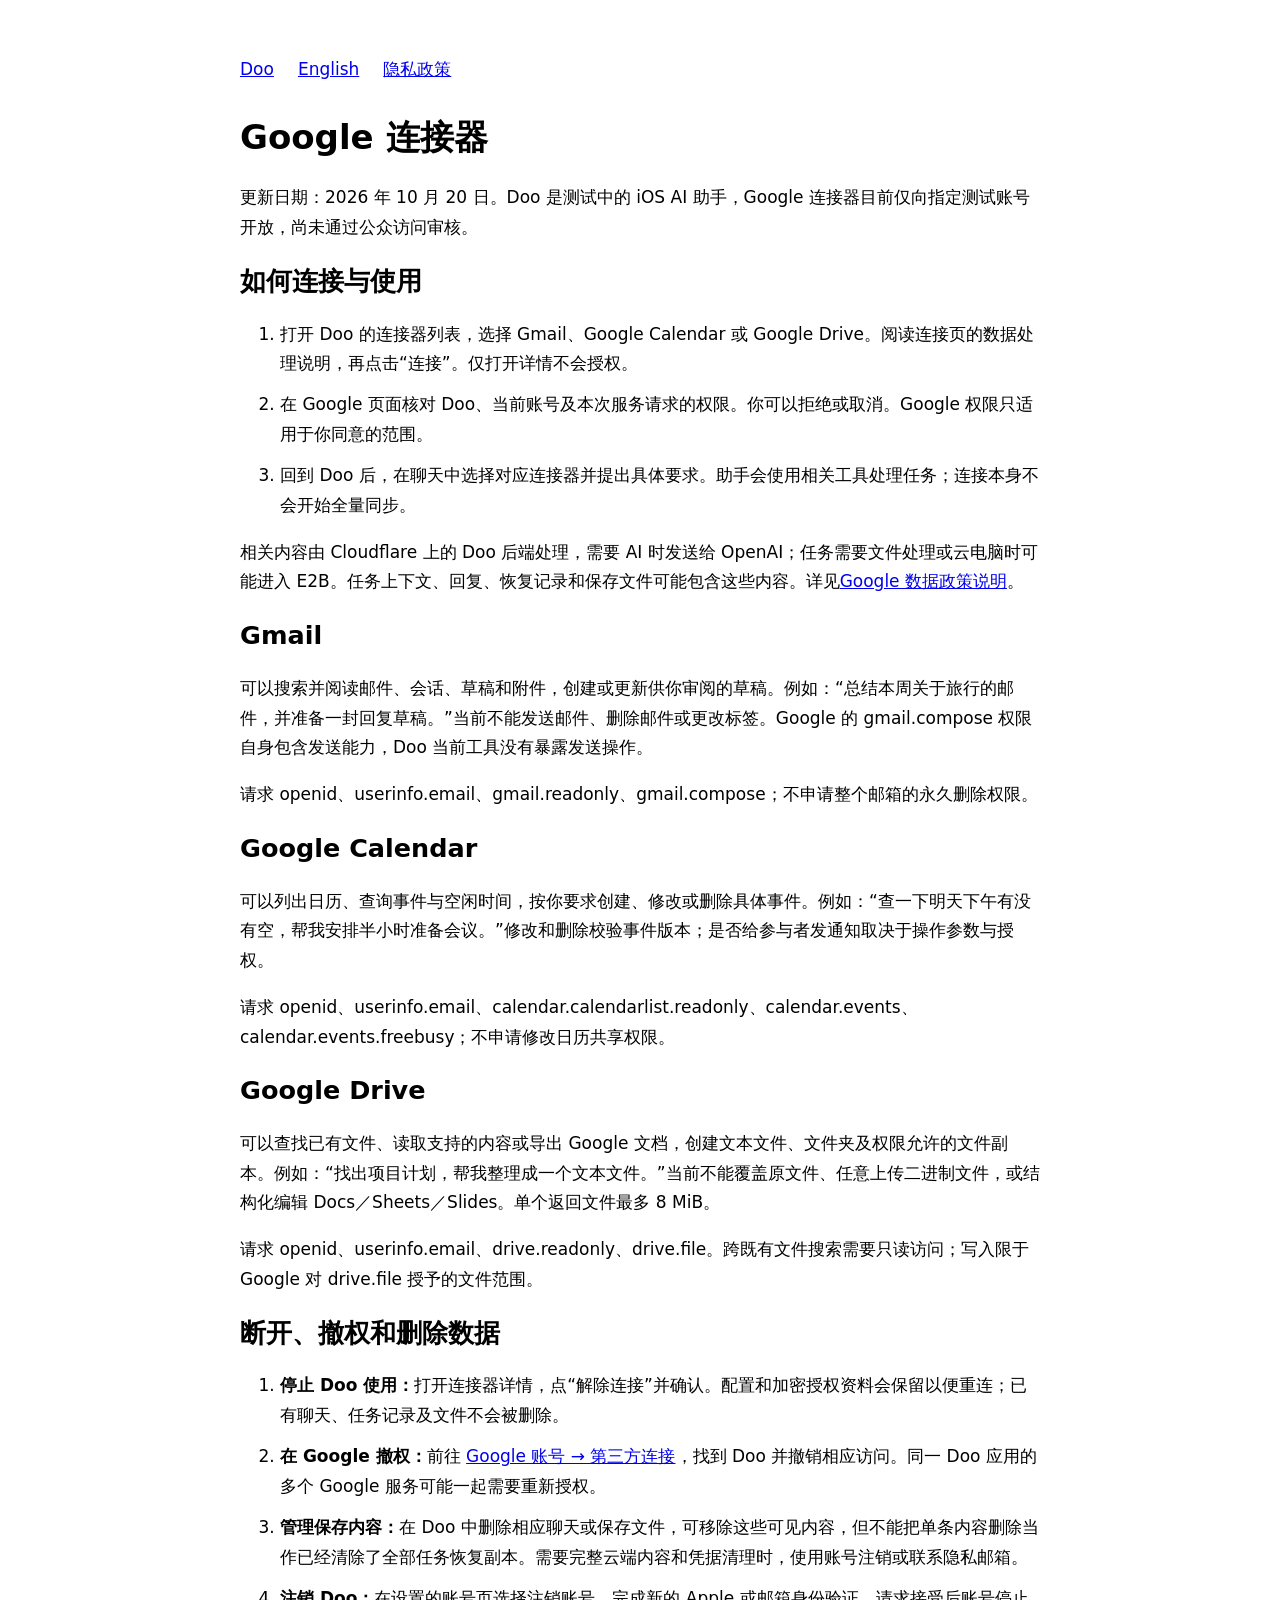
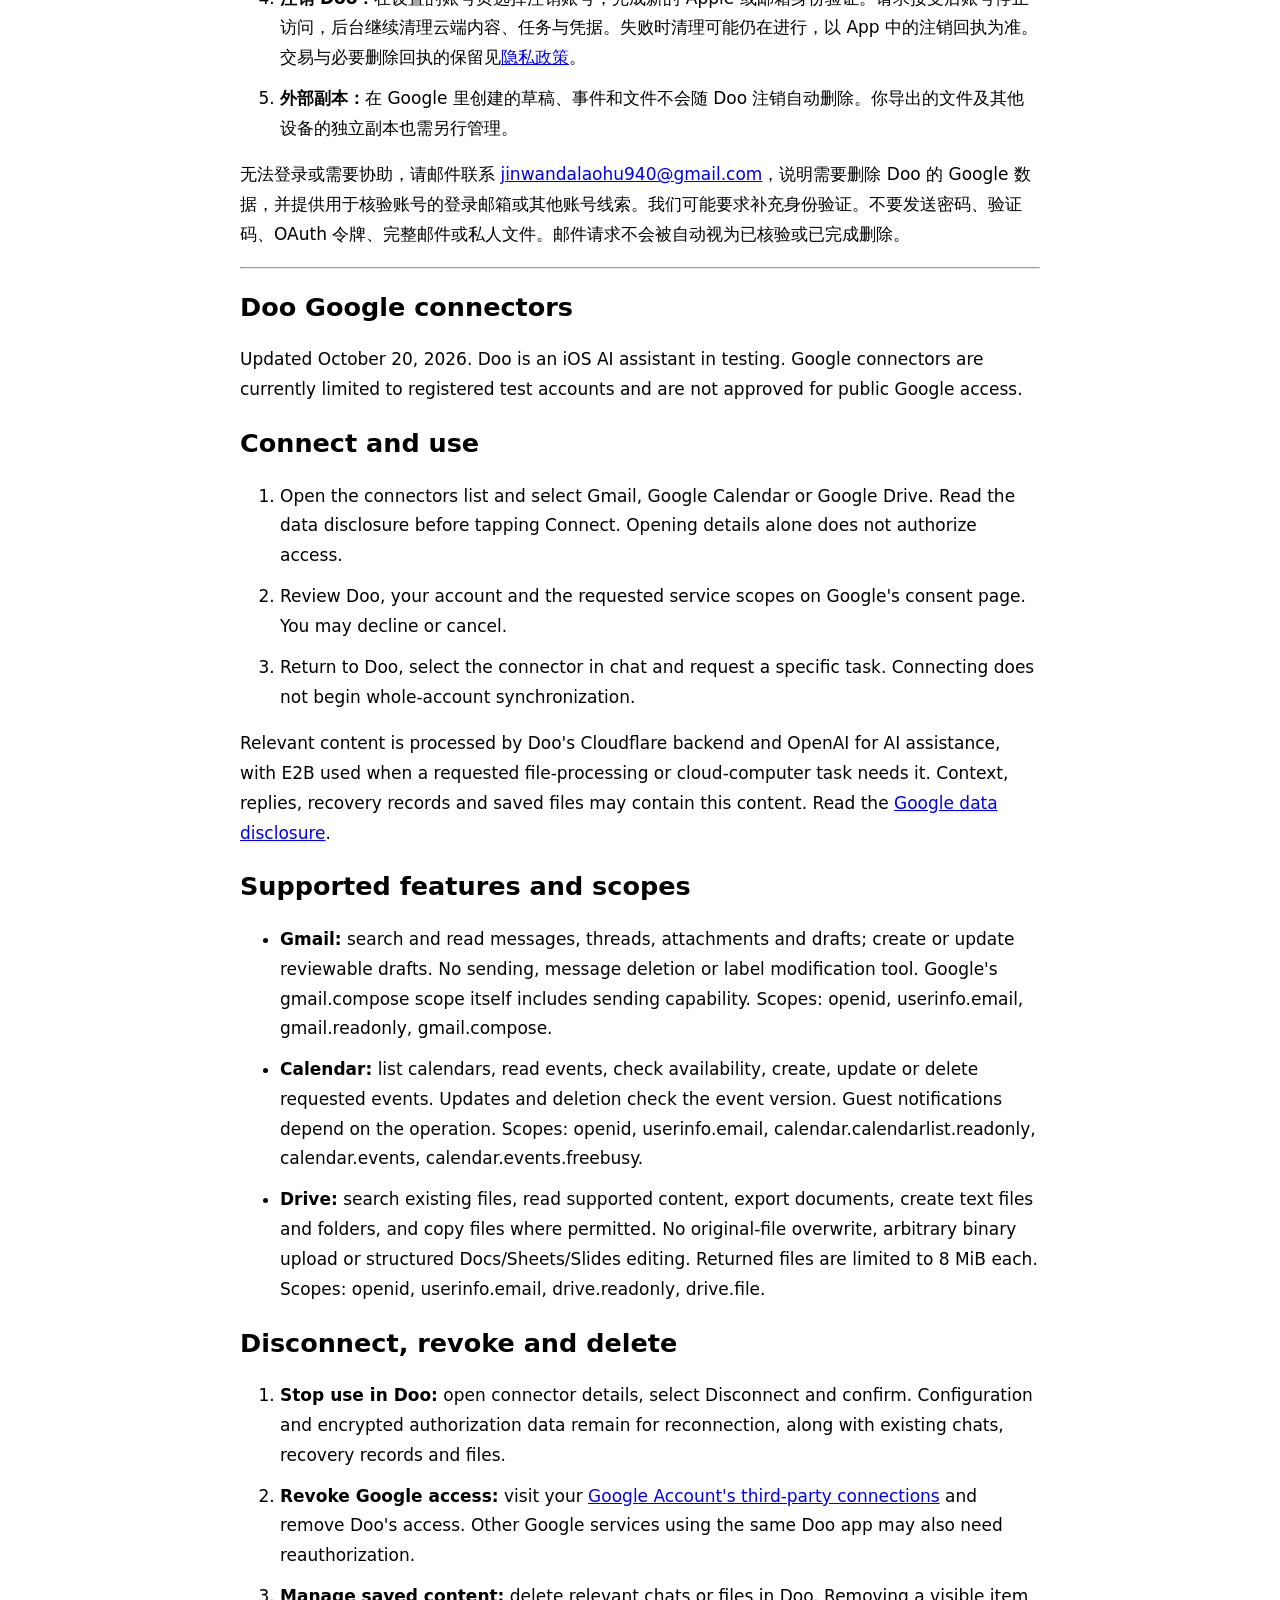
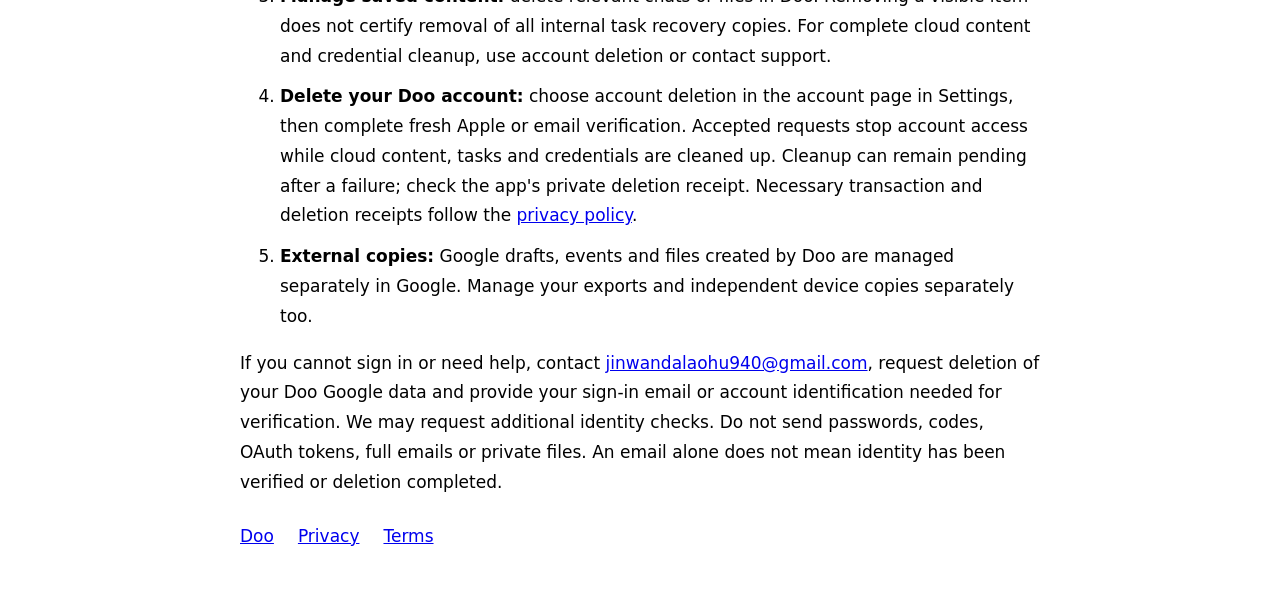
==== docs/help/google-connectors.html @ 566f6e46 "Document Google connector features, revocation and data deletion This file provides information on c" ====
<!doctype html>
<html lang="zh-CN"><head><meta charset="utf-8"><meta name="viewport" content="width=device-width,initial-scale=1"><meta name="color-scheme" content="light dark"><title>Doo Google 连接器 / Google connectors</title>
<link rel="icon" href="../logo.svg" type="image/svg+xml"><link rel="canonical" href="https://heydoo.si/help/google-connectors.html">
<style>body{font:17px/1.75 system-ui,sans-serif;max-width:50rem;margin:3rem auto;padding:0 1.25rem;color:CanvasText;background:Canvas;overflow-wrap:anywhere}h1,h2,h3{line-height:1.35}a{color:LinkText}li+li{margin-top:.7rem}section{scroll-margin-top:2rem}nav{display:flex;flex-wrap:wrap;gap:.5rem 1.5rem}nav a{display:inline-flex;align-items:center;min-height:44px}@media(max-width:560px){body{margin:1.5rem auto;font-size:16px}}</style></head>
<body><main><nav aria-label="页面导航"><a href="../">Doo</a><a href="#english">English</a><a href="../legal/privacy.html#google">隐私政策</a></nav>
<h1>Google 连接器</h1><p>更新日期：2026 年 10 月 20 日。Doo 是测试中的 iOS AI 助手，Google 连接器目前仅向指定测试账号开放，尚未通过公众访问审核。</p>
<section id="connect"><h2>如何连接与使用</h2><ol>
<li>打开 Doo 的连接器列表，选择 Gmail、Google Calendar 或 Google Drive。阅读连接页的数据处理说明，再点击“连接”。仅打开详情不会授权。</li>
<li>在 Google 页面核对 Doo、当前账号及本次服务请求的权限。你可以拒绝或取消。Google 权限只适用于你同意的范围。</li>
<li>回到 Doo 后，在聊天中选择对应连接器并提出具体要求。助手会使用相关工具处理任务；连接本身不会开始全量同步。</li></ol>
<p>相关内容由 Cloudflare 上的 Doo 后端处理，需要 AI 时发送给 OpenAI；任务需要文件处理或云电脑时可能进入 E2B。任务上下文、回复、恢复记录和保存文件可能包含这些内容。详见<a href="../legal/privacy.html#google">Google 数据政策说明</a>。</p></section>
<section id="gmail"><h2>Gmail</h2><p>可以搜索并阅读邮件、会话、草稿和附件，创建或更新供你审阅的草稿。例如：“总结本周关于旅行的邮件，并准备一封回复草稿。”当前不能发送邮件、删除邮件或更改标签。Google 的 gmail.compose 权限自身包含发送能力，Doo 当前工具没有暴露发送操作。</p><p>请求 openid、userinfo.email、gmail.readonly、gmail.compose；不申请整个邮箱的永久删除权限。</p></section>
<section id="calendar"><h2>Google Calendar</h2><p>可以列出日历、查询事件与空闲时间，按你要求创建、修改或删除具体事件。例如：“查一下明天下午有没有空，帮我安排半小时准备会议。”修改和删除校验事件版本；是否给参与者发通知取决于操作参数与授权。</p><p>请求 openid、userinfo.email、calendar.calendarlist.readonly、calendar.events、calendar.events.freebusy；不申请修改日历共享权限。</p></section>
<section id="drive"><h2>Google Drive</h2><p>可以查找已有文件、读取支持的内容或导出 Google 文档，创建文本文件、文件夹及权限允许的文件副本。例如：“找出项目计划，帮我整理成一个文本文件。”当前不能覆盖原文件、任意上传二进制文件，或结构化编辑 Docs／Sheets／Slides。单个返回文件最多 8 MiB。</p><p>请求 openid、userinfo.email、drive.readonly、drive.file。跨既有文件搜索需要只读访问；写入限于 Google 对 drive.file 授予的文件范围。</p></section>
<section id="delete"><h2>断开、撤权和删除数据</h2><ol>
<li><strong>停止 Doo 使用：</strong>打开连接器详情，点“解除连接”并确认。配置和加密授权资料会保留以便重连；已有聊天、任务记录及文件不会被删除。</li>
<li><strong>在 Google 撤权：</strong>前往 <a href="https://myaccount.google.com/connections">Google 账号 → 第三方连接</a>，找到 Doo 并撤销相应访问。同一 Doo 应用的多个 Google 服务可能一起需要重新授权。</li>
<li><strong>管理保存内容：</strong>在 Doo 中删除相应聊天或保存文件，可移除这些可见内容，但不能把单条内容删除当作已经清除了全部任务恢复副本。需要完整云端内容和凭据清理时，使用账号注销或联系隐私邮箱。</li>
<li><strong>注销 Doo：</strong>在设置的账号页选择注销账号，完成新的 Apple 或邮箱身份验证。请求接受后账号停止访问，后台继续清理云端内容、任务与凭据。失败时清理可能仍在进行，以 App 中的注销回执为准。交易与必要删除回执的保留见<a href="../legal/privacy.html">隐私政策</a>。</li>
<li><strong>外部副本：</strong>在 Google 里创建的草稿、事件和文件不会随 Doo 注销自动删除。你导出的文件及其他设备的独立副本也需另行管理。</li></ol>
<p>无法登录或需要协助，请邮件联系 <a href="mailto:jinwandalaohu940@gmail.com?subject=Doo%20Google%20data%20deletion">jinwandalaohu940@gmail.com</a>，说明需要删除 Doo 的 Google 数据，并提供用于核验账号的登录邮箱或其他账号线索。我们可能要求补充身份验证。不要发送密码、验证码、OAuth 令牌、完整邮件或私人文件。邮件请求不会被自动视为已核验或已完成删除。</p></section>
<hr><section id="english" lang="en"><h1>Doo Google connectors</h1><p>Updated October 20, 2026. Doo is an iOS AI assistant in testing. Google connectors are currently limited to registered test accounts and are not approved for public Google access.</p>
<h2>Connect and use</h2><ol><li>Open the connectors list and select Gmail, Google Calendar or Google Drive. Read the data disclosure before tapping Connect. Opening details alone does not authorize access.</li><li>Review Doo, your account and the requested service scopes on Google's consent page. You may decline or cancel.</li><li>Return to Doo, select the connector in chat and request a specific task. Connecting does not begin whole-account synchronization.</li></ol>
<p>Relevant content is processed by Doo's Cloudflare backend and OpenAI for AI assistance, with E2B used when a requested file-processing or cloud-computer task needs it. Context, replies, recovery records and saved files may contain this content. Read the <a href="../legal/privacy.html#google-en">Google data disclosure</a>.</p>
<h2>Supported features and scopes</h2><ul>
<li><strong>Gmail:</strong> search and read messages, threads, attachments and drafts; create or update reviewable drafts. No sending, message deletion or label modification tool. Google's gmail.compose scope itself includes sending capability. Scopes: openid, userinfo.email, gmail.readonly, gmail.compose.</li>
<li><strong>Calendar:</strong> list calendars, read events, check availability, create, update or delete requested events. Updates and deletion check the event version. Guest notifications depend on the operation. Scopes: openid, userinfo.email, calendar.calendarlist.readonly, calendar.events, calendar.events.freebusy.</li>
<li><strong>Drive:</strong> search existing files, read supported content, export documents, create text files and folders, and copy files where permitted. No original-file overwrite, arbitrary binary upload or structured Docs/Sheets/Slides editing. Returned files are limited to 8 MiB each. Scopes: openid, userinfo.email, drive.readonly, drive.file.</li></ul>
<section id="delete-en"><h2>Disconnect, revoke and delete</h2><ol>
<li><strong>Stop use in Doo:</strong> open connector details, select Disconnect and confirm. Configuration and encrypted authorization data remain for reconnection, along with existing chats, recovery records and files.</li>
<li><strong>Revoke Google access:</strong> visit your <a href="https://myaccount.google.com/connections">Google Account's third-party connections</a> and remove Doo's access. Other Google services using the same Doo app may also need reauthorization.</li>
<li><strong>Manage saved content:</strong> delete relevant chats or files in Doo. Removing a visible item does not certify removal of all internal task recovery copies. For complete cloud content and credential cleanup, use account deletion or contact support.</li>
<li><strong>Delete your Doo account:</strong> choose account deletion in the account page in Settings, then complete fresh Apple or email verification. Accepted requests stop account access while cloud content, tasks and credentials are cleaned up. Cleanup can remain pending after a failure; check the app's private deletion receipt. Necessary transaction and deletion receipts follow the <a href="../legal/privacy.html#english">privacy policy</a>.</li>
<li><strong>External copies:</strong> Google drafts, events and files created by Doo are managed separately in Google. Manage your exports and independent device copies separately too.</li></ol>
<p>If you cannot sign in or need help, contact <a href="mailto:jinwandalaohu940@gmail.com?subject=Doo%20Google%20data%20deletion">jinwandalaohu940@gmail.com</a>, request deletion of your Doo Google data and provide your sign-in email or account identification needed for verification. We may request additional identity checks. Do not send passwords, codes, OAuth tokens, full emails or private files. An email alone does not mean identity has been verified or deletion completed.</p></section></section>
<nav aria-label="Legal"><a href="../">Doo</a><a href="../legal/privacy.html#english">Privacy</a><a href="../legal/terms.html">Terms</a></nav></main></body></html>
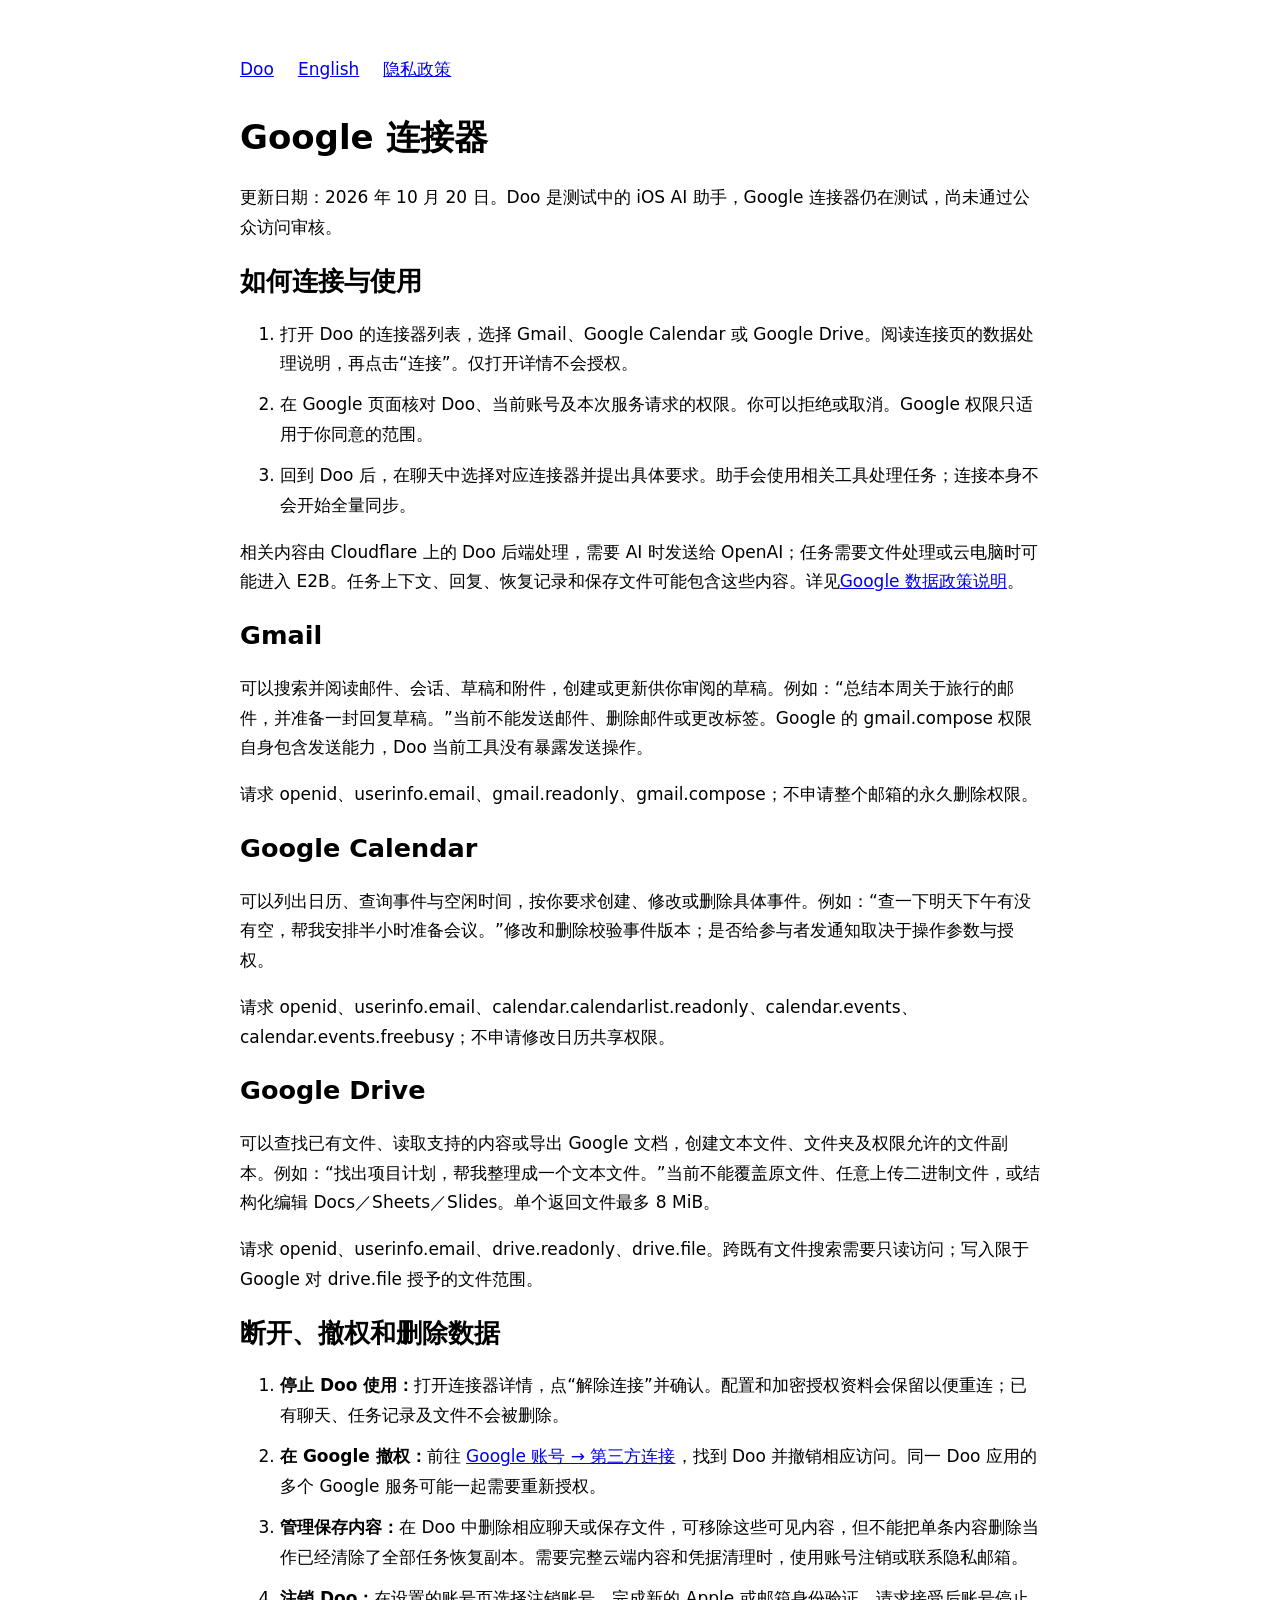
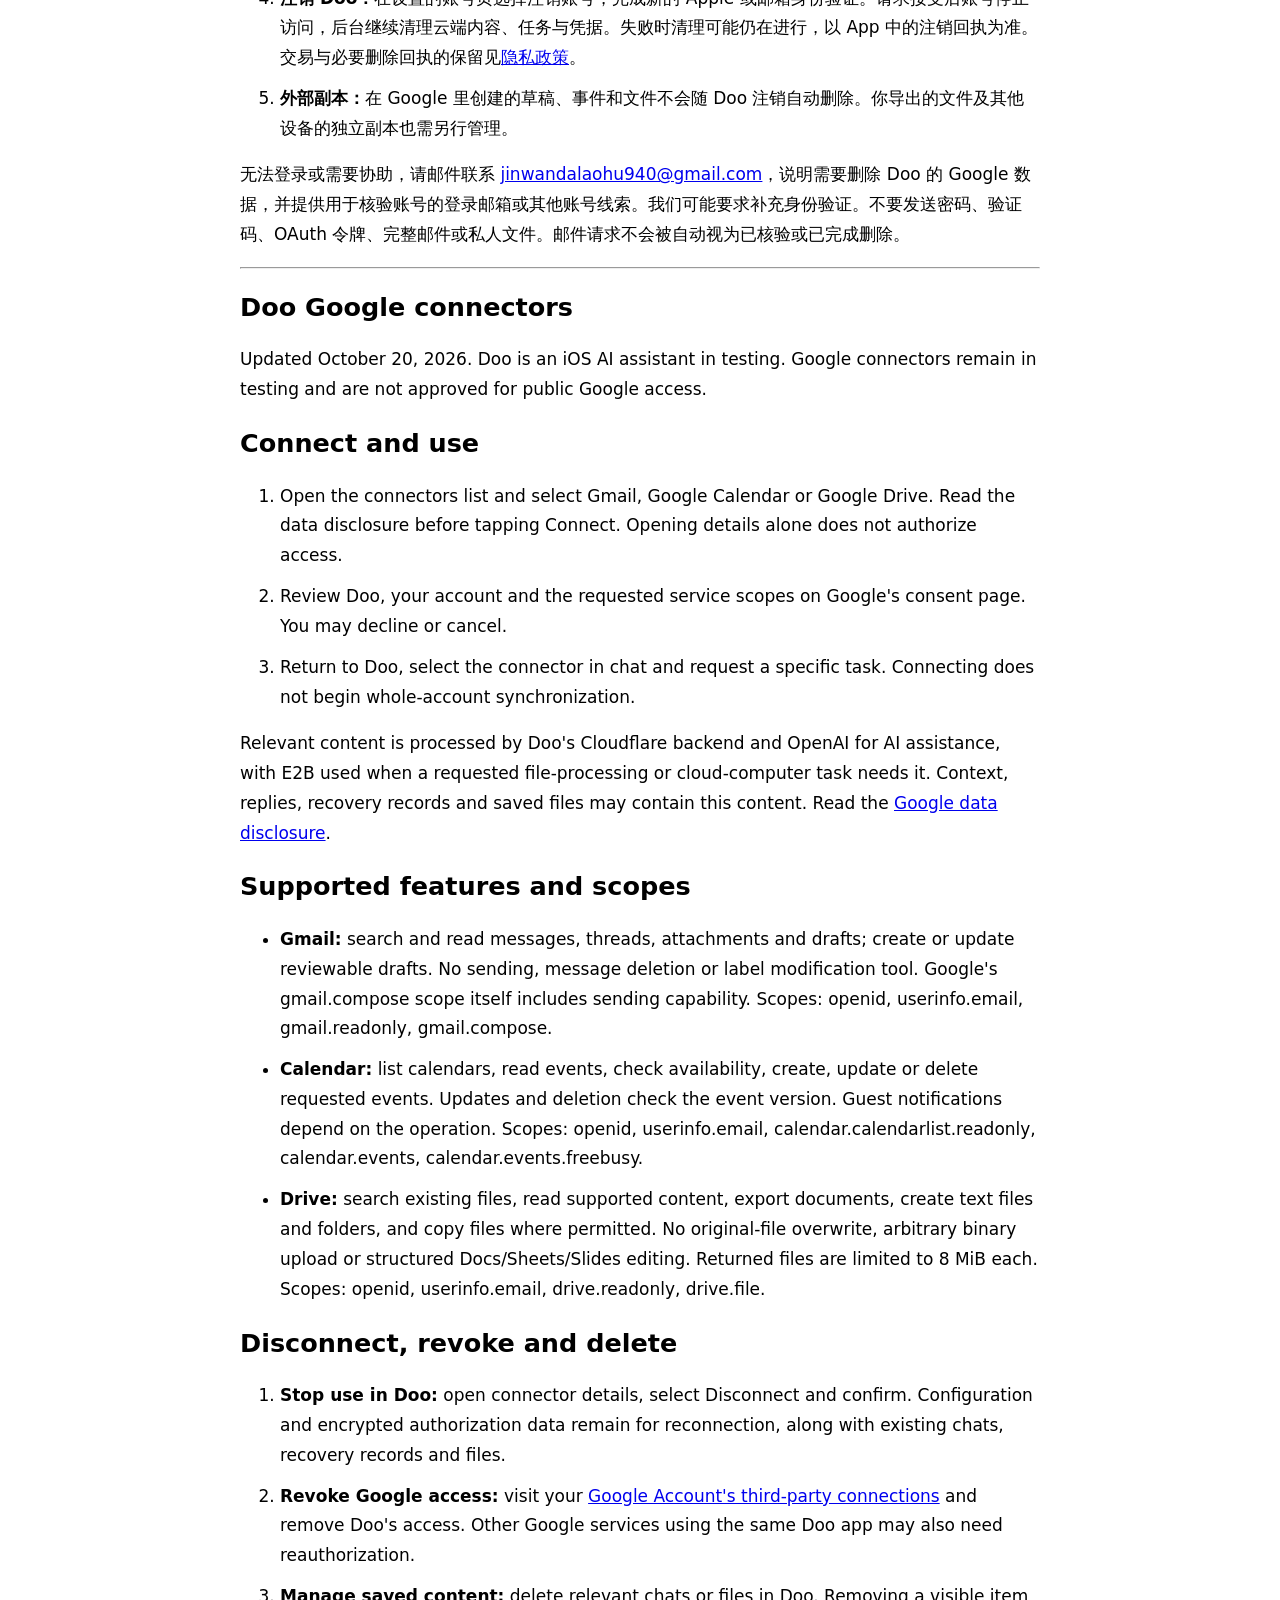
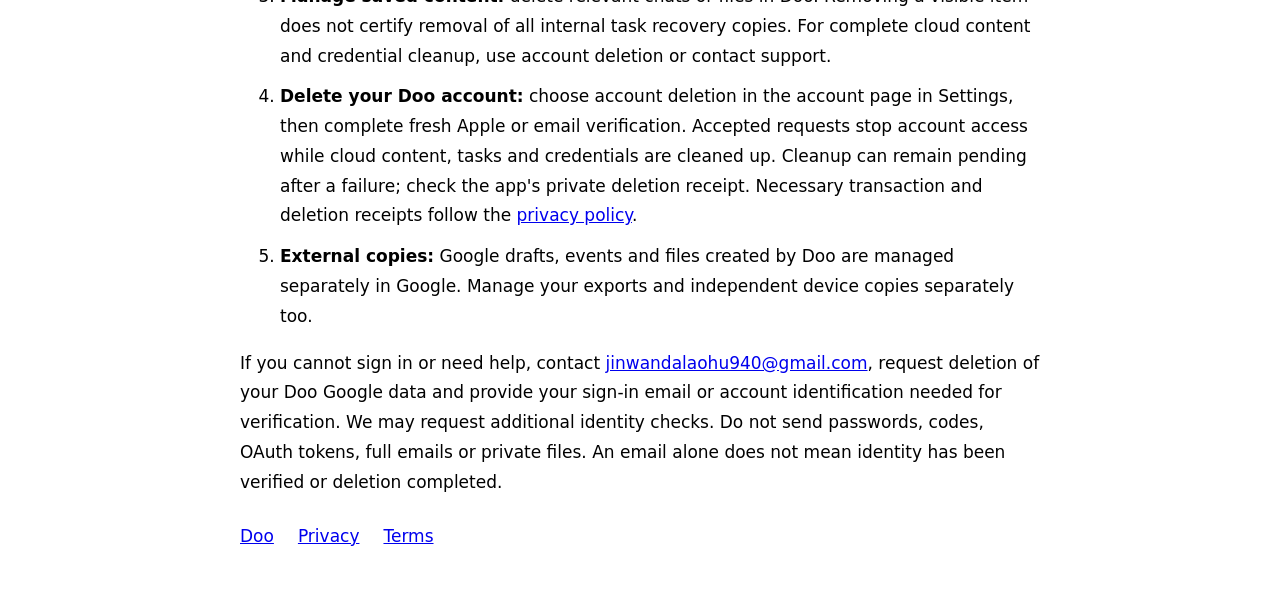
==== commit 45d9ccaf: "Clarify Google connector testing and verification status" ====
--- a/docs/help/google-connectors.html
+++ b/docs/help/google-connectors.html
@@ -3,7 +3,7 @@
 <link rel="icon" href="../logo.svg" type="image/svg+xml"><link rel="canonical" href="https://heydoo.si/help/google-connectors.html">
 <style>body{font:17px/1.75 system-ui,sans-serif;max-width:50rem;margin:3rem auto;padding:0 1.25rem;color:CanvasText;background:Canvas;overflow-wrap:anywhere}h1,h2,h3{line-height:1.35}a{color:LinkText}li+li{margin-top:.7rem}section{scroll-margin-top:2rem}nav{display:flex;flex-wrap:wrap;gap:.5rem 1.5rem}nav a{display:inline-flex;align-items:center;min-height:44px}@media(max-width:560px){body{margin:1.5rem auto;font-size:16px}}</style></head>
 <body><main><nav aria-label="页面导航"><a href="../">Doo</a><a href="#english">English</a><a href="../legal/privacy.html#google">隐私政策</a></nav>
-<h1>Google 连接器</h1><p>更新日期：2026 年 10 月 20 日。Doo 是测试中的 iOS AI 助手，Google 连接器目前仅向指定测试账号开放，尚未通过公众访问审核。</p>
+<h1>Google 连接器</h1><p>更新日期：2026 年 10 月 20 日。Doo 是测试中的 iOS AI 助手，Google 连接器仍在测试，尚未通过公众访问审核。</p>
 <section id="connect"><h2>如何连接与使用</h2><ol>
 <li>打开 Doo 的连接器列表，选择 Gmail、Google Calendar 或 Google Drive。阅读连接页的数据处理说明，再点击“连接”。仅打开详情不会授权。</li>
 <li>在 Google 页面核对 Doo、当前账号及本次服务请求的权限。你可以拒绝或取消。Google 权限只适用于你同意的范围。</li>
@@ -19,7 +19,7 @@
 <li><strong>注销 Doo：</strong>在设置的账号页选择注销账号，完成新的 Apple 或邮箱身份验证。请求接受后账号停止访问，后台继续清理云端内容、任务与凭据。失败时清理可能仍在进行，以 App 中的注销回执为准。交易与必要删除回执的保留见<a href="../legal/privacy.html">隐私政策</a>。</li>
 <li><strong>外部副本：</strong>在 Google 里创建的草稿、事件和文件不会随 Doo 注销自动删除。你导出的文件及其他设备的独立副本也需另行管理。</li></ol>
 <p>无法登录或需要协助，请邮件联系 <a href="mailto:jinwandalaohu940@gmail.com?subject=Doo%20Google%20data%20deletion">jinwandalaohu940@gmail.com</a>，说明需要删除 Doo 的 Google 数据，并提供用于核验账号的登录邮箱或其他账号线索。我们可能要求补充身份验证。不要发送密码、验证码、OAuth 令牌、完整邮件或私人文件。邮件请求不会被自动视为已核验或已完成删除。</p></section>
-<hr><section id="english" lang="en"><h1>Doo Google connectors</h1><p>Updated October 20, 2026. Doo is an iOS AI assistant in testing. Google connectors are currently limited to registered test accounts and are not approved for public Google access.</p>
+<hr><section id="english" lang="en"><h1>Doo Google connectors</h1><p>Updated October 20, 2026. Doo is an iOS AI assistant in testing. Google connectors remain in testing and are not approved for public Google access.</p>
 <h2>Connect and use</h2><ol><li>Open the connectors list and select Gmail, Google Calendar or Google Drive. Read the data disclosure before tapping Connect. Opening details alone does not authorize access.</li><li>Review Doo, your account and the requested service scopes on Google's consent page. You may decline or cancel.</li><li>Return to Doo, select the connector in chat and request a specific task. Connecting does not begin whole-account synchronization.</li></ol>
 <p>Relevant content is processed by Doo's Cloudflare backend and OpenAI for AI assistance, with E2B used when a requested file-processing or cloud-computer task needs it. Context, replies, recovery records and saved files may contain this content. Read the <a href="../legal/privacy.html#google-en">Google data disclosure</a>.</p>
 <h2>Supported features and scopes</h2><ul>
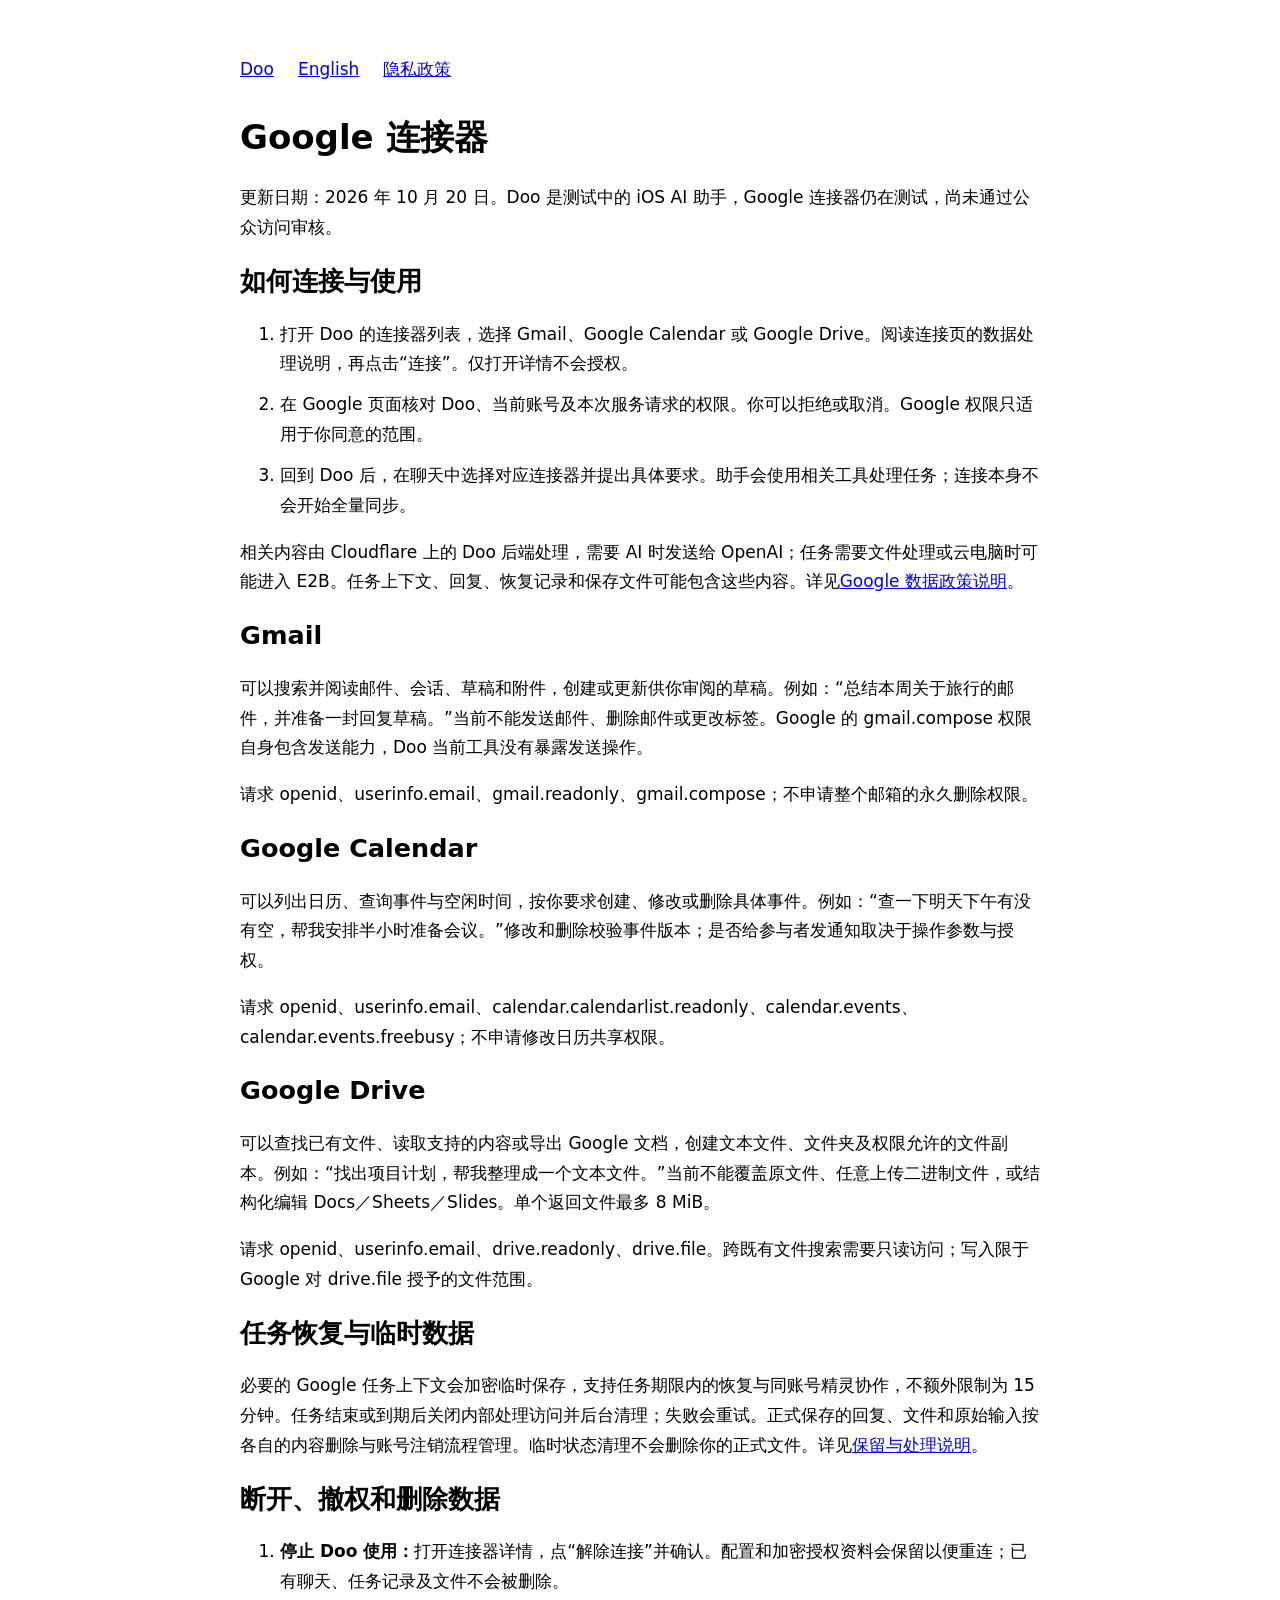
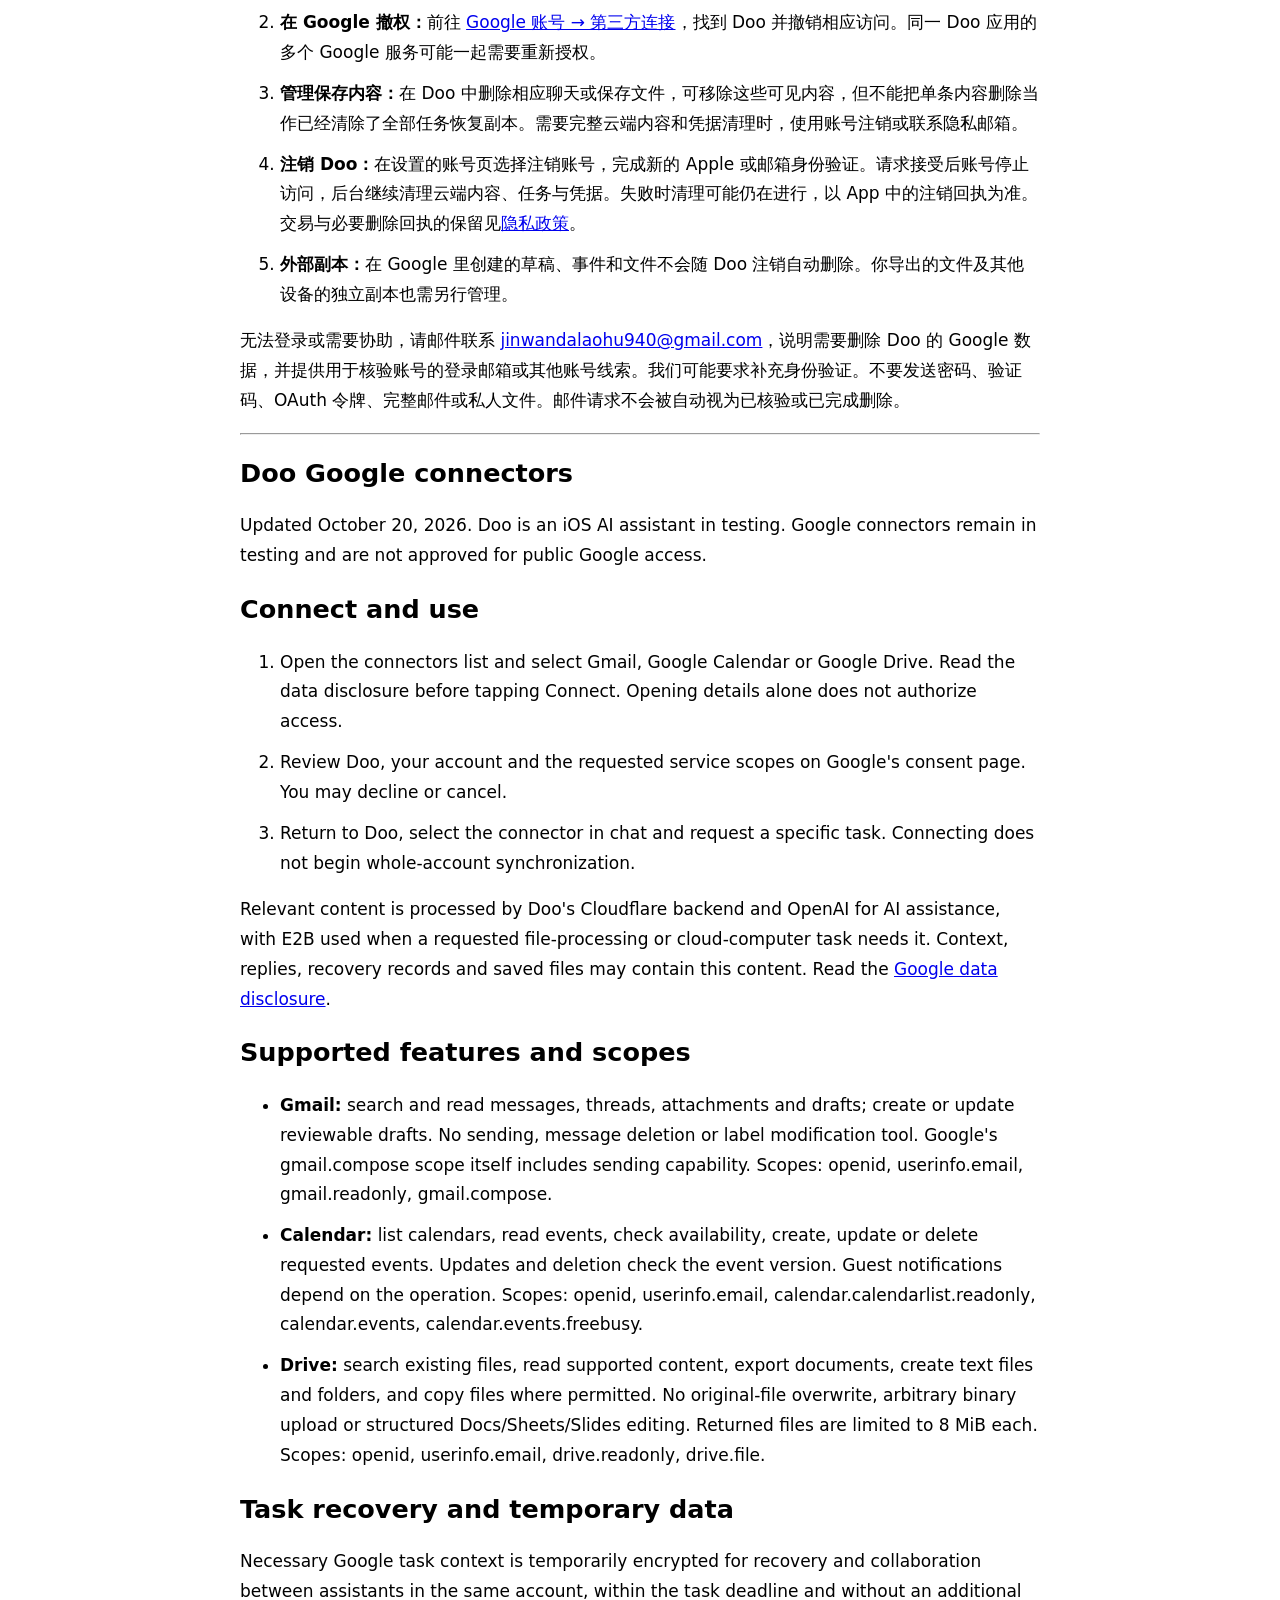
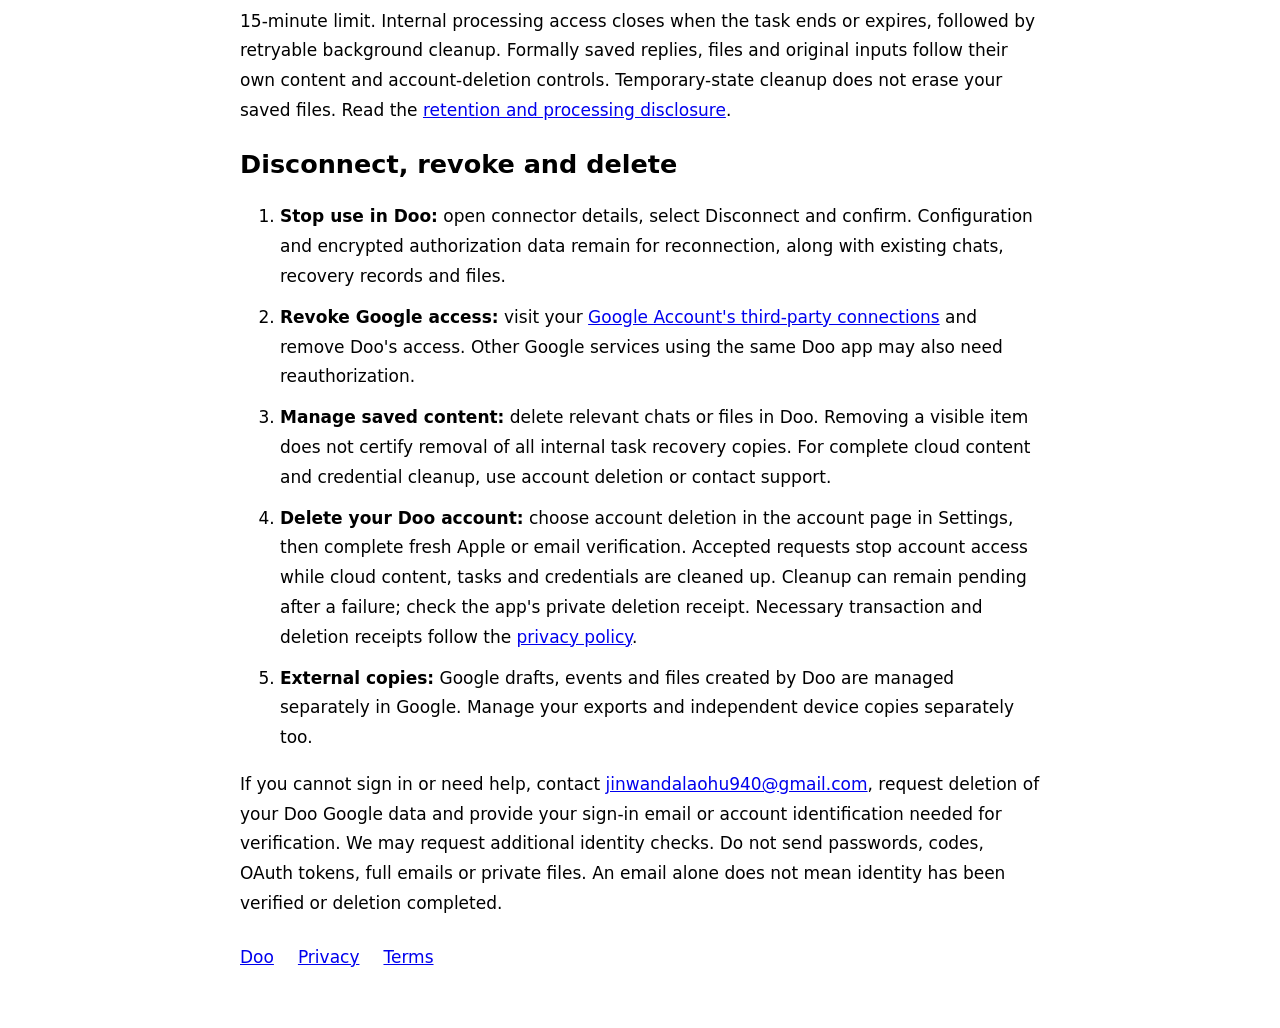
==== commit af8060df: "Document verified Google task recovery and cleanup" ====
--- a/docs/help/google-connectors.html
+++ b/docs/help/google-connectors.html
@@ -12,6 +12,7 @@
 <section id="gmail"><h2>Gmail</h2><p>可以搜索并阅读邮件、会话、草稿和附件，创建或更新供你审阅的草稿。例如：“总结本周关于旅行的邮件，并准备一封回复草稿。”当前不能发送邮件、删除邮件或更改标签。Google 的 gmail.compose 权限自身包含发送能力，Doo 当前工具没有暴露发送操作。</p><p>请求 openid、userinfo.email、gmail.readonly、gmail.compose；不申请整个邮箱的永久删除权限。</p></section>
 <section id="calendar"><h2>Google Calendar</h2><p>可以列出日历、查询事件与空闲时间，按你要求创建、修改或删除具体事件。例如：“查一下明天下午有没有空，帮我安排半小时准备会议。”修改和删除校验事件版本；是否给参与者发通知取决于操作参数与授权。</p><p>请求 openid、userinfo.email、calendar.calendarlist.readonly、calendar.events、calendar.events.freebusy；不申请修改日历共享权限。</p></section>
 <section id="drive"><h2>Google Drive</h2><p>可以查找已有文件、读取支持的内容或导出 Google 文档，创建文本文件、文件夹及权限允许的文件副本。例如：“找出项目计划，帮我整理成一个文本文件。”当前不能覆盖原文件、任意上传二进制文件，或结构化编辑 Docs／Sheets／Slides。单个返回文件最多 8 MiB。</p><p>请求 openid、userinfo.email、drive.readonly、drive.file。跨既有文件搜索需要只读访问；写入限于 Google 对 drive.file 授予的文件范围。</p></section>
+<section id="retention"><h2>任务恢复与临时数据</h2><p>必要的 Google 任务上下文会加密临时保存，支持任务期限内的恢复与同账号精灵协作，不额外限制为 15 分钟。任务结束或到期后关闭内部处理访问并后台清理；失败会重试。正式保存的回复、文件和原始输入按各自的内容删除与账号注销流程管理。临时状态清理不会删除你的正式文件。详见<a href="../legal/privacy.html#google">保留与处理说明</a>。</p></section>
 <section id="delete"><h2>断开、撤权和删除数据</h2><ol>
 <li><strong>停止 Doo 使用：</strong>打开连接器详情，点“解除连接”并确认。配置和加密授权资料会保留以便重连；已有聊天、任务记录及文件不会被删除。</li>
 <li><strong>在 Google 撤权：</strong>前往 <a href="https://myaccount.google.com/connections">Google 账号 → 第三方连接</a>，找到 Doo 并撤销相应访问。同一 Doo 应用的多个 Google 服务可能一起需要重新授权。</li>
@@ -26,6 +27,7 @@
 <li><strong>Gmail:</strong> search and read messages, threads, attachments and drafts; create or update reviewable drafts. No sending, message deletion or label modification tool. Google's gmail.compose scope itself includes sending capability. Scopes: openid, userinfo.email, gmail.readonly, gmail.compose.</li>
 <li><strong>Calendar:</strong> list calendars, read events, check availability, create, update or delete requested events. Updates and deletion check the event version. Guest notifications depend on the operation. Scopes: openid, userinfo.email, calendar.calendarlist.readonly, calendar.events, calendar.events.freebusy.</li>
 <li><strong>Drive:</strong> search existing files, read supported content, export documents, create text files and folders, and copy files where permitted. No original-file overwrite, arbitrary binary upload or structured Docs/Sheets/Slides editing. Returned files are limited to 8 MiB each. Scopes: openid, userinfo.email, drive.readonly, drive.file.</li></ul>
+<section id="retention-en"><h2>Task recovery and temporary data</h2><p>Necessary Google task context is temporarily encrypted for recovery and collaboration between assistants in the same account, within the task deadline and without an additional 15-minute limit. Internal processing access closes when the task ends or expires, followed by retryable background cleanup. Formally saved replies, files and original inputs follow their own content and account-deletion controls. Temporary-state cleanup does not erase your saved files. Read the <a href="../legal/privacy.html#google-en">retention and processing disclosure</a>.</p></section>
 <section id="delete-en"><h2>Disconnect, revoke and delete</h2><ol>
 <li><strong>Stop use in Doo:</strong> open connector details, select Disconnect and confirm. Configuration and encrypted authorization data remain for reconnection, along with existing chats, recovery records and files.</li>
 <li><strong>Revoke Google access:</strong> visit your <a href="https://myaccount.google.com/connections">Google Account's third-party connections</a> and remove Doo's access. Other Google services using the same Doo app may also need reauthorization.</li>
